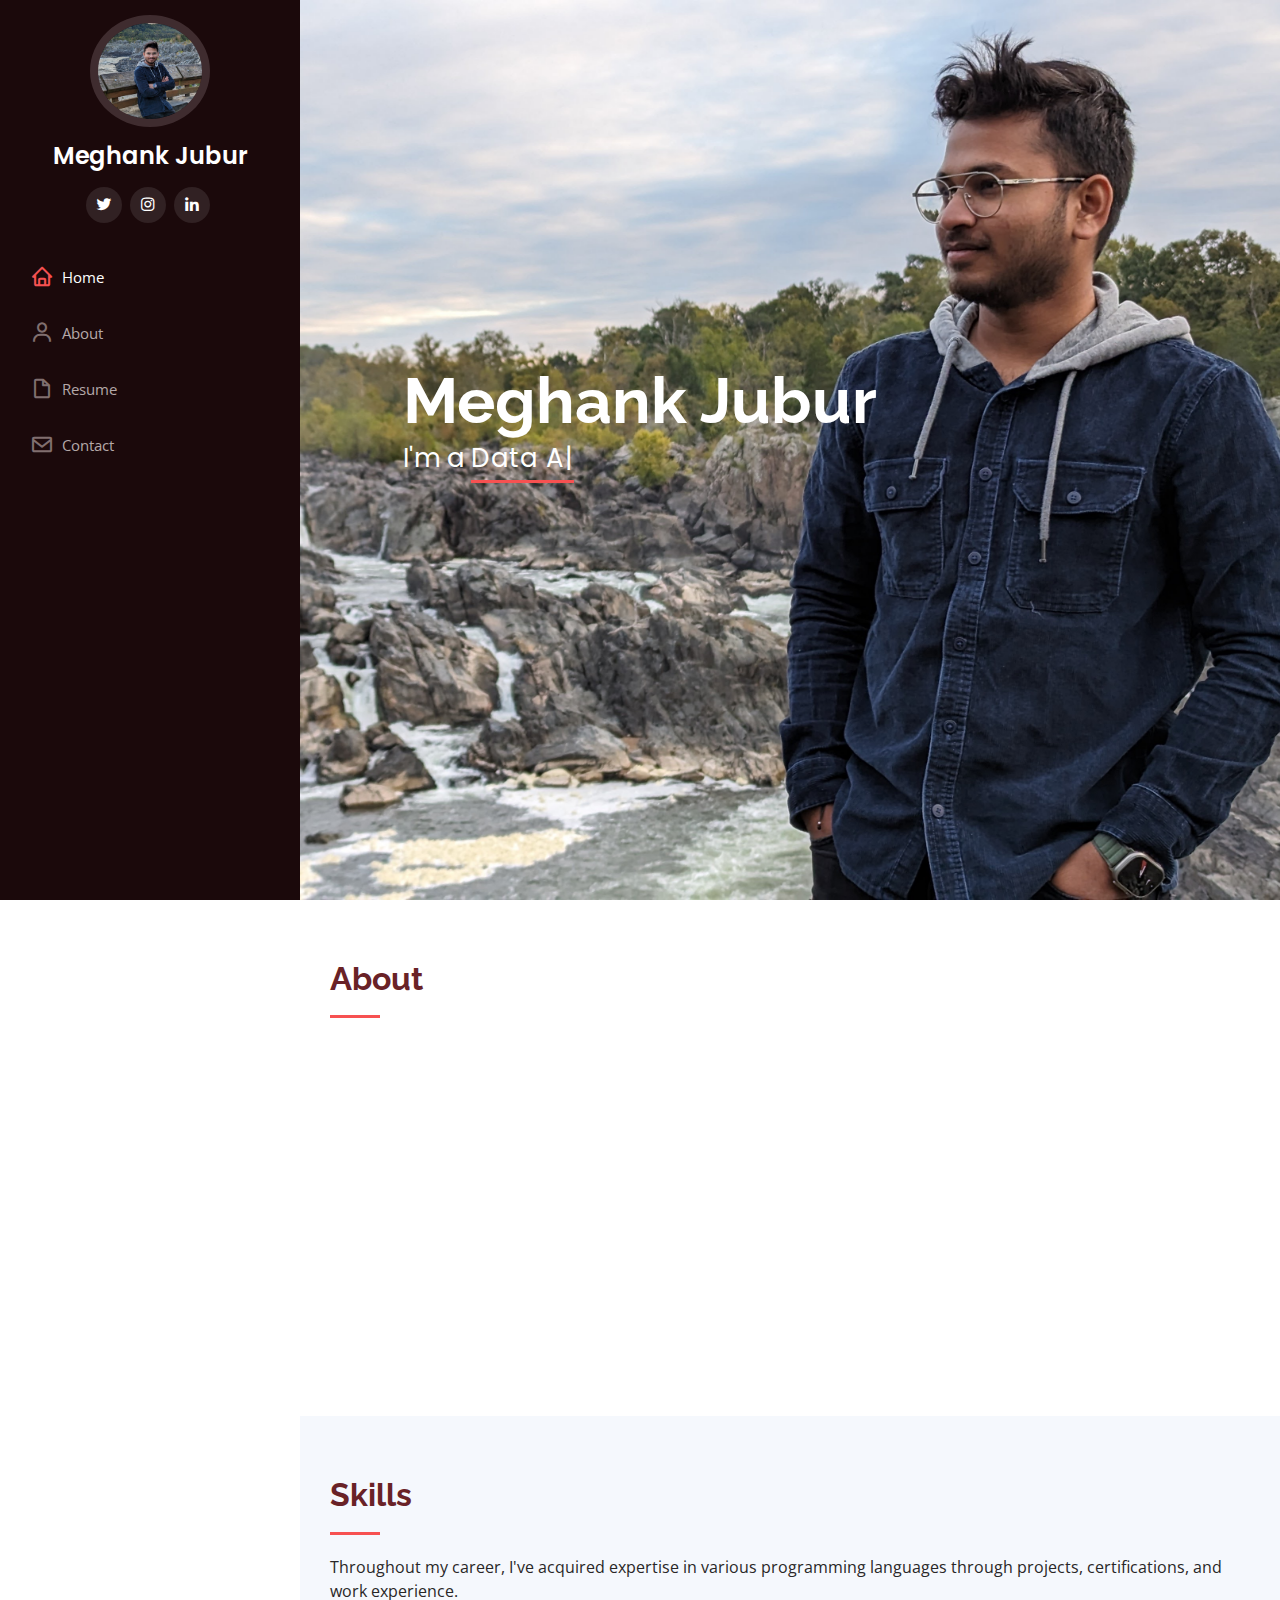
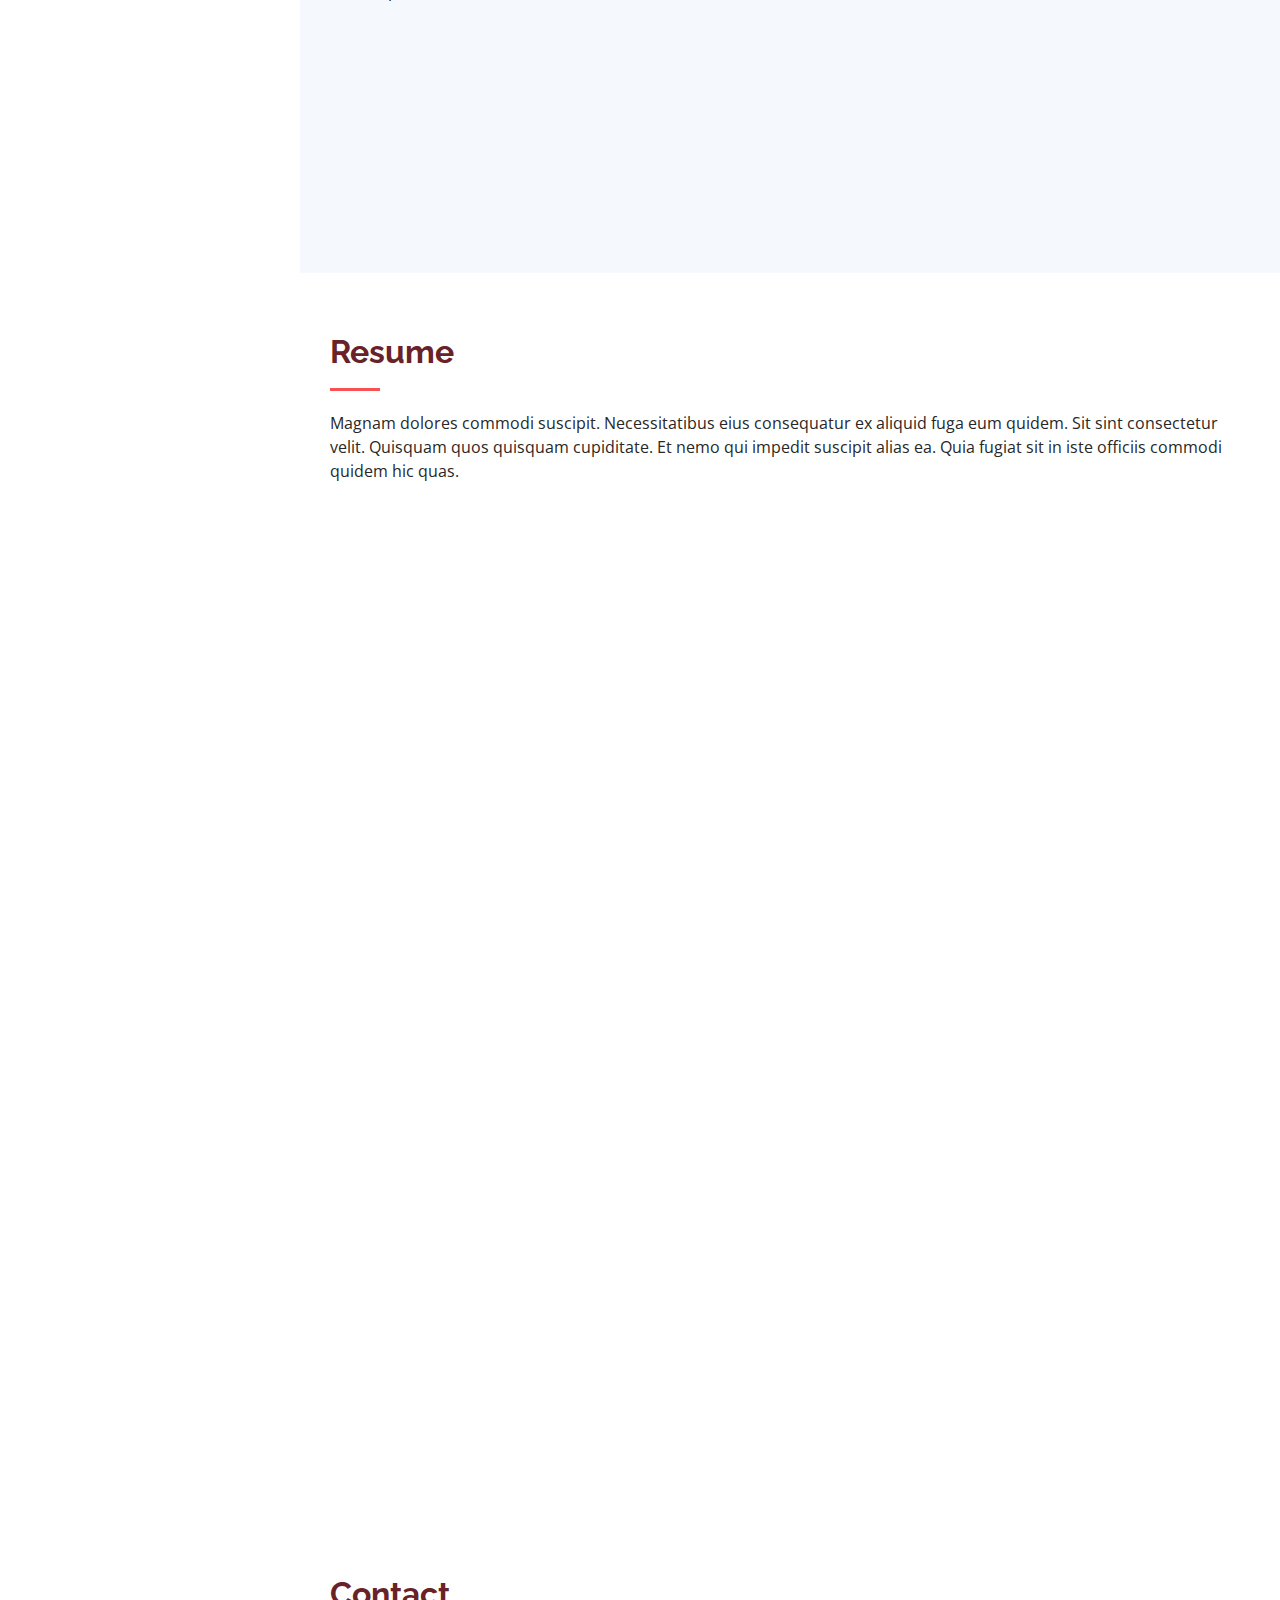
==== index.html @ 6b232c2e "files added" ====
<!DOCTYPE html>
<html lang="en">

<head>
  <meta charset="utf-8">
  <meta content="width=device-width, initial-scale=1.0" name="viewport">

  <title>iPortfolio Bootstrap Template - Index</title>
  <meta content="" name="description">
  <meta content="" name="keywords">

  <!-- Favicons -->
  <link href="assets/img/favicon.png" rel="icon">
  <link href="assets/img/apple-touch-icon.png" rel="apple-touch-icon">

  <!-- Google Fonts -->
  <link href="https://fonts.googleapis.com/css?family=Open+Sans:300,300i,400,400i,600,600i,700,700i|Raleway:300,300i,400,400i,500,500i,600,600i,700,700i|Poppins:300,300i,400,400i,500,500i,600,600i,700,700i" rel="stylesheet">

  <!-- Vendor CSS Files -->
  <link href="assets/vendor/aos/aos.css" rel="stylesheet">
  <link href="assets/vendor/bootstrap/css/bootstrap.min.css" rel="stylesheet">
  <link href="assets/vendor/bootstrap-icons/bootstrap-icons.css" rel="stylesheet">
  <link href="assets/vendor/boxicons/css/boxicons.min.css" rel="stylesheet">
  <link href="assets/vendor/glightbox/css/glightbox.min.css" rel="stylesheet">
  <link href="assets/vendor/swiper/swiper-bundle.min.css" rel="stylesheet">

  <!-- Template Main CSS File -->
  <link href="assets/css/style.css" rel="stylesheet">

  <!-- =======================================================
  * Template Name: iPortfolio
  * Updated: Jan 09 2024 with Bootstrap v5.3.2
  * Template URL: https://bootstrapmade.com/iportfolio-bootstrap-portfolio-websites-template/
  * Author: BootstrapMade.com
  * License: https://bootstrapmade.com/license/
  ======================================================== -->
</head>

<body>

  <!-- ======= Mobile nav toggle button ======= -->
  <i class="bi bi-list mobile-nav-toggle d-xl-none"></i>

  <!-- ======= Header ======= -->
  <header id="header">
    <div class="d-flex flex-column">

      <div class="profile">
        <img src="assets/img/Profile.jpg" alt="" class="img-fluid rounded-circle">
        <h1 class="text-light"><a href="index.html">Meghank Jubur</a></h1>
        <div class="social-links mt-3 text-center">
          <a href="https://twitter.com/MeghankJ63570" class="twitter"><i class="bx bxl-twitter"></i></a>
          <a href="https://www.instagram.com/meghank_1045/" class="instagram"><i class="bx bxl-instagram"></i></a>
          <a href="https://www.linkedin.com/in/meghank-jubur-41720b291/" class="linkedin"><i class="bx bxl-linkedin"></i></a>
        </div>
      </div>

      <nav id="navbar" class="nav-menu navbar">
        <ul>
          <li><a href="#hero" class="nav-link scrollto active"><i class="bx bx-home"></i> <span>Home</span></a></li>
          <li><a href="#about" class="nav-link scrollto"><i class="bx bx-user"></i> <span>About</span></a></li>
          <li><a href="#resume" class="nav-link scrollto"><i class="bx bx-file-blank"></i> <span>Resume</span></a></li>
          <li><a href="#contact" class="nav-link scrollto"><i class="bx bx-envelope"></i> <span>Contact</span></a></li>
        </ul>
      </nav><!-- .nav-menu -->
    </div>
  </header><!-- End Header -->

  <!-- ======= Hero Section ======= -->
  <section id="hero" class="d-flex flex-column justify-content-center align-items-center">
    <div class="hero-container" data-aos="fade-in">
      <h1>Meghank Jubur</h1>
      <p>I'm a <span class="typed" data-typed-items="Data Analyst, Researcher"></span></p>
    </div>
  </section><!-- End Hero -->

  <main id="main">

    <!-- ======= About Section ======= -->
    <section id="about" class="about">
      <div class="container">

        <div class="section-title">
          <h2>About</h2>
        </div>

        <div class="row">
          <div class="col-lg-4" data-aos="fade-right">
            <img src="assets/img/Profile.jpg" class="img-fluid" alt="">
          </div>
          <div class="col-lg-8 pt-4 pt-lg-0 content" data-aos="fade-left">
            <p class="fst-italic">
              
            </p>
            <div class="row">
              <div class="col-lg-6">
                <ul>
                  <li><i class="bi bi-chevron-right"></i> <strong>Name:</strong> <span>Meghank Jubur</span></li>
                  <li><i class="bi bi-chevron-right"></i> <strong>Birthday:</strong> <span>4 February 2001</span></li>
                  <li><i class="bi bi-chevron-right"></i> <strong>Phone:</strong> <span>+1 757 831 3004</span></li>
                  <li><i class="bi bi-chevron-right"></i> <strong>City:</strong> <span>Norfolk, VA, USA</span></li>
                </ul>
              </div>
              <div class="col-lg-6">
                <ul>
                  <li><i class="bi bi-chevron-right"></i> <strong>Age:</strong> <span>22</span></li>
                  <li><i class="bi bi-chevron-right"></i> <strong>Degree:</strong> <span>Master's</span></li>
                  <li><i class="bi bi-chevron-right"></i> <strong>Email:</strong> <span>mjubu001@odu.com</span></li>
                  <li><i class="bi bi-chevron-right"></i> <strong>Freelance:</strong> <span>Available</span></li>
                </ul>
              </div>
            </div>
            <p>
              Computer Science Master's student at Old Dominion University. I'm deeply passionate about data science and aspire to make a positive impact on society and organizations. Through my skills in data science, I aim to bring innovation and valuable insights to contribute to meaningful change.
            </p>
          </div>
        </div>

      </div>
    </section><!-- End About Section -->

    
    <!-- ======= Skills Section ======= -->
    <section id="skills" class="skills section-bg">
      <div class="container">

        <div class="section-title">
          <h2>Skills</h2>
          <p>Throughout my career, I've acquired expertise in various programming languages through projects, certifications, and work experience.</p>
        </div>

        <div class="row skills-content">

          <div class="col-lg-6" data-aos="fade-up">

            <div class="progress">
              <span class="skill">HTML <i class="val">100%</i></span>
              <div class="progress-bar-wrap">
                <div class="progress-bar" role="progressbar" aria-valuenow="100" aria-valuemin="0" aria-valuemax="100"></div>
              </div>
            </div>

            <div class="progress">
              <span class="skill">Python <i class="val">90%</i></span>
              <div class="progress-bar-wrap">
                <div class="progress-bar" role="progressbar" aria-valuenow="90" aria-valuemin="0" aria-valuemax="100"></div>
              </div>
            </div>

            <div class="progress">
              <span class="skill">JavaScript <i class="val">85%</i></span>
              <div class="progress-bar-wrap">
                <div class="progress-bar" role="progressbar" aria-valuenow="85" aria-valuemin="0" aria-valuemax="100"></div>
              </div>
            </div>

          </div>

          <div class="col-lg-6" data-aos="fade-up" data-aos-delay="100">

            <div class="progress">
              <span class="skill">SQL <i class="val">80%</i></span>
              <div class="progress-bar-wrap">
                <div class="progress-bar" role="progressbar" aria-valuenow="80" aria-valuemin="0" aria-valuemax="100"></div>
              </div>
            </div>

            <div class="progress">
              <span class="skill">C <i class="val">90%</i></span>
              <div class="progress-bar-wrap">
                <div class="progress-bar" role="progressbar" aria-valuenow="90" aria-valuemin="0" aria-valuemax="100"></div>
              </div>
            </div>

            <div class="progress">
              <span class="skill">Git <i class="val">75%</i></span>
              <div class="progress-bar-wrap">
                <div class="progress-bar" role="progressbar" aria-valuenow="75" aria-valuemin="0" aria-valuemax="100"></div>
              </div>
            </div>

          </div>

        </div>

      </div>
    </section><!-- End Skills Section -->

    <!-- ======= Resume Section ======= -->
    <section id="resume" class="resume">
      <div class="container">

        <div class="section-title">
          <h2>Resume</h2>
          <p>Magnam dolores commodi suscipit. Necessitatibus eius consequatur ex aliquid fuga eum quidem. Sit sint consectetur velit. Quisquam quos quisquam cupiditate. Et nemo qui impedit suscipit alias ea. Quia fugiat sit in iste officiis commodi quidem hic quas.</p>
        </div>

        <div class="row">
          <div class="col-lg-6" data-aos="fade-up">
            <h3 class="resume-title">Education</h3>
            <div class="resume-item">
              <h4>Master's in Computer Science</h4>
              <h5>2022 - 2024(Expected)</h5>
              <p><em>Old Dominion University, Norfolk, VA</em></p>
              <p>• 3.76 GPA on a scale of 4.0</p>
            </div>
            <div class="resume-item">
              <h4>Electronics &amp; Communication Engineering</h4>
              <h5>2018 - 2022</h5>
              <p><em>KL University, Andhra Pradesh, IN</em></p>
              <p>7.6 GPA on a scale of 10</p>
            </div>
            <h3 class="resume-title">Certifications</h3>
            <div class="resume-item pb-0">
              <h4></h4>
              <p><em></em></p>
              <ul>
                <li> Intelligent Machining.</li>
                <li> Modern Robotics.</li>
                <li> Mastering Programming with MATLAB.</li>
              </ul>
            </div>
          </div>
          <div class="col-lg-6" data-aos="fade-up" data-aos-delay="100">
            <h3 class="resume-title">Professional Experience</h3>
            <div class="resume-item">
              <h4>VMASC - Graduate Research Assistant</h4>
              <h5>2022-2023</h5>
              <p><em>Suffolk, VA, USA </em></p>
              <ul>
                <li>Developed machine learning model for sentiment analysis of Twitter tweets.</li>
                <li>Created web-based AI chatbot using GPT-3.5 Turbo, employing HTML, JavaScript, Python with Flask for frontend and backend development respectively. </li>
                <li>Worked with Empatica E4 wristband, developing E4 Streaming Server Windows application for data collection and transmission.</li>
                <li>Conducted research on emotion identification using physiological signals and machine learning techniques such as Support Vector Machines (SVM) and Convolutional Neural Networks (CNN).</li>
              </ul>
            </div>
            <div class="resume-item">
              <h4>NPHSAT Pvt.ltd - Intern</h4>
              <h5>05/2021 - 11/2021</h5>
              <p><em>Andhra Pradesh, India.</em></p>
              <ul>
                <li>Gained experience in small satellite technologies, focusing on Cubesats used in low earth orbit and interplanetary missions.</li>
                <li>Specialized in designing antennas tailored for wireless applications in small satellite technologies.</li>
                <li>Acquired in-depth knowledge of miniature satellite operations and their crucial roles in space missions.</li>
                <li>Enhanced skills in satellite technology and wireless communication, emphasizing innovation and precision in antenna design.</li>
              </ul>
            </div>
          </div>
        </div>

      </div>
    </section><!-- End Resume Section -->
    
    <!-- ======= Contact Section ======= -->
    <section id="contact" class="contact">
      <div class="container">

        <div class="section-title">
          <h2>Contact</h2>
          <p></p>
        </div>

        <div class="row" data-aos="fade-in">

          <div class="col-lg-5 d-flex align-items-stretch">
            <div class="info">
              <div class="address">
                <i class="bi bi-geo-alt"></i>
                <h4>Location:</h4>
                <p>Norfolk, VA, USA</p>
              </div>

              <div class="email">
                <i class="bi bi-envelope"></i>
                <h4>Email:</h4>
                <p>mjubu001@odu.edu</p>
              </div>

              <div class="phone">
                <i class="bi bi-phone"></i>
                <h4>Call:</h4>
                <p>+1 757 831 3004</p>
              </div>

              <iframe src="https://www.google.com/maps/embed?pb=!1m18!1m12!1m3!1d102057.69039755317!2d-76.32212060363639!3d36.9309302652288!2m3!1f0!2f0!3f0!3m2!1i1024!2i768!4f13.1!3m3!1m2!1s0x89ba973a5322ca45%3A0xab99107fce7a1e0a!2sNorfolk%2C%20VA!5e0!3m2!1sen!2sus!4v1705603089600!5m2!1sen!2sus" width="600" height="450" style="border:0;" allowfullscreen="" loading="lazy" referrerpolicy="no-referrer-when-downgrade" frameborder="0"></iframe>
            </div>

          </div>

          <div class="col-lg-7 mt-5 mt-lg-0 d-flex align-items-stretch">
            <form action="forms/contact.php" method="post" role="form" class="php-email-form">
              <div class="row">
                <div class="form-group col-md-6">
                  <label for="name">Your Name</label>
                  <input type="text" name="name" class="form-control" id="name" required>
                </div>
                <div class="form-group col-md-6">
                  <label for="name">Your Email</label>
                  <input type="email" class="form-control" name="email" id="email" required>
                </div>
              </div>
              <div class="form-group">
                <label for="name">Subject</label>
                <input type="text" class="form-control" name="subject" id="subject" required>
              </div>
              <div class="form-group">
                <label for="name">Message</label>
                <textarea class="form-control" name="message" rows="10" required></textarea>
              </div>
              <div class="my-3">
                <div class="loading">Loading</div>
                <div class="error-message"></div>
                <div class="sent-message">Your message has been sent. Thank you!</div>
              </div>
              <div class="text-center"><button type="submit">Send Message</button></div>
            </form>
          </div>

        </div>

      </div>
    </section><!-- End Contact Section -->

  </main><!-- End #main -->

 

  <!-- Vendor JS Files -->
  <script src="assets/vendor/purecounter/purecounter_vanilla.js"></script>
  <script src="assets/vendor/aos/aos.js"></script>
  <script src="assets/vendor/bootstrap/js/bootstrap.bundle.min.js"></script>
  <script src="assets/vendor/glightbox/js/glightbox.min.js"></script>
  <script src="assets/vendor/isotope-layout/isotope.pkgd.min.js"></script>
  <script src="assets/vendor/swiper/swiper-bundle.min.js"></script>
  <script src="assets/vendor/typed.js/typed.umd.js"></script>
  <script src="assets/vendor/waypoints/noframework.waypoints.js"></script>
  <script src="assets/vendor/php-email-form/validate.js"></script>

  <!-- Template Main JS File -->
  <script src="assets/js/main.js"></script>

</body>

</html>
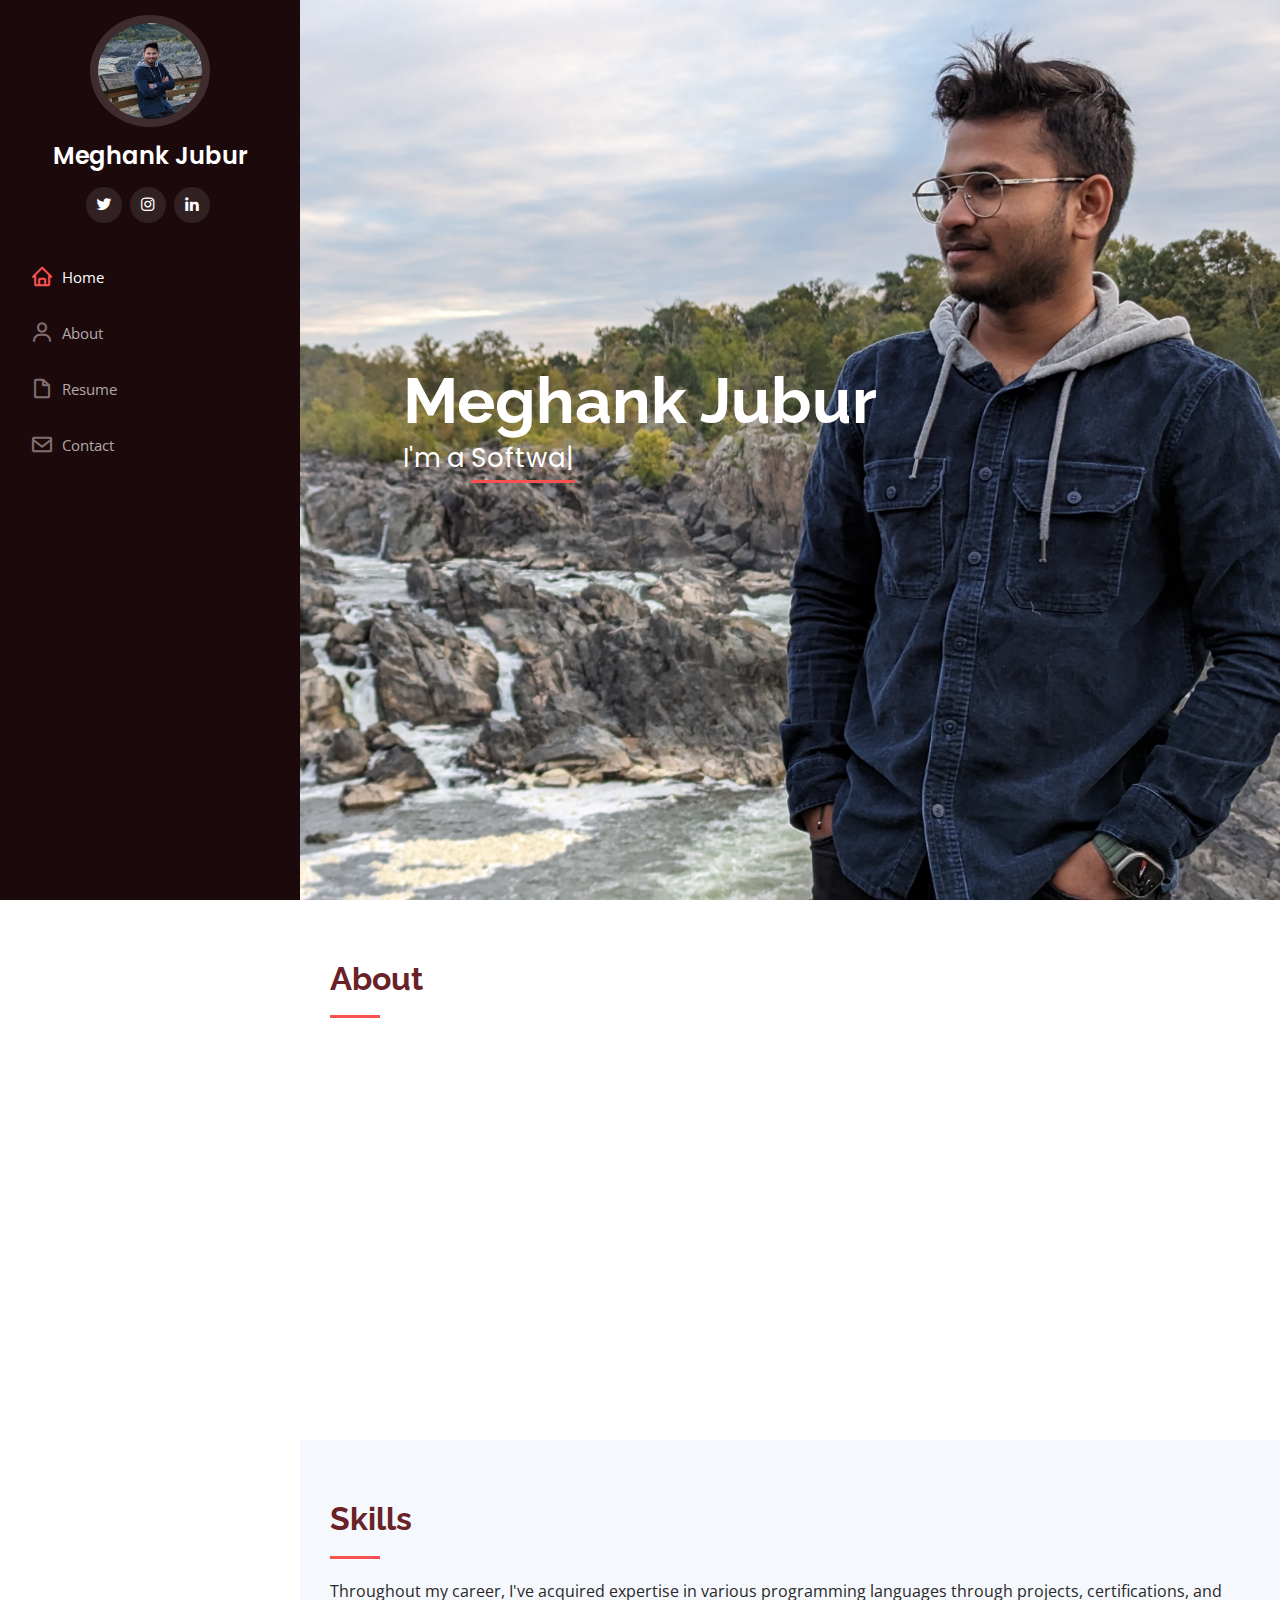
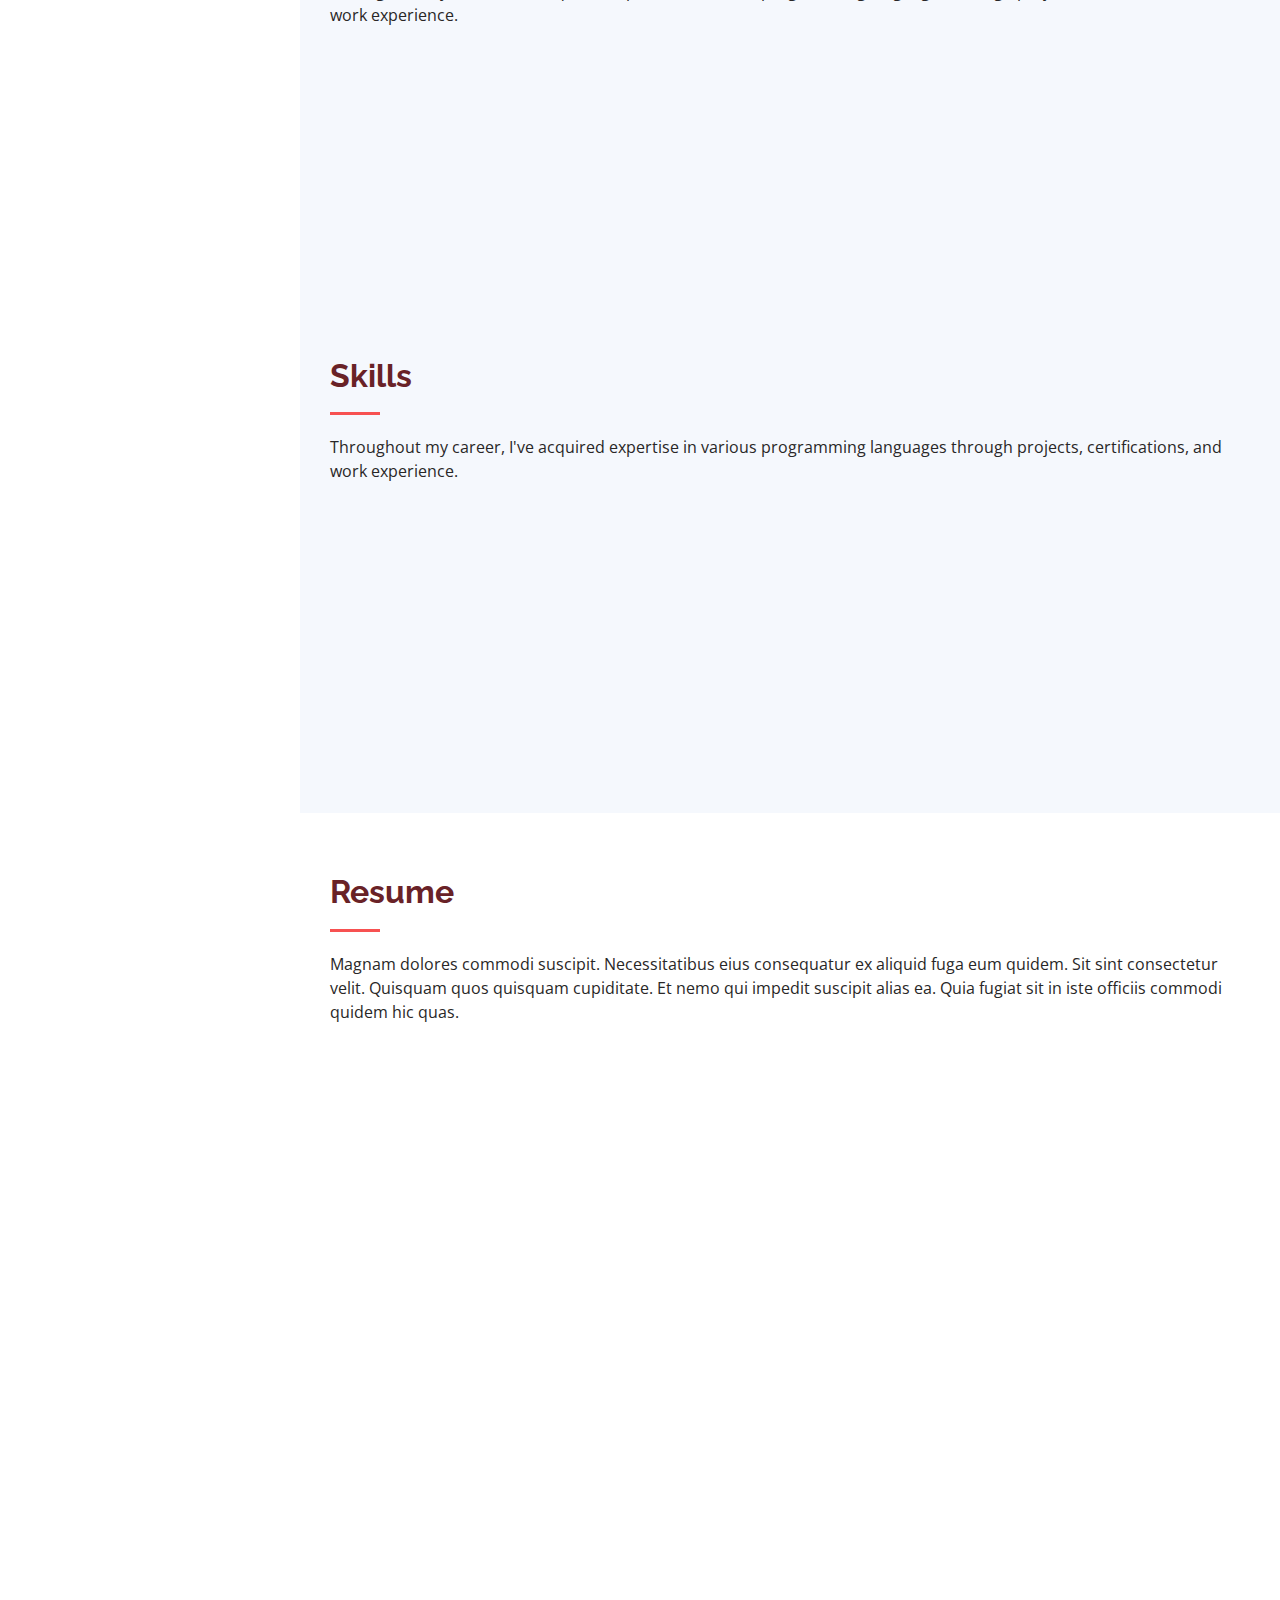
==== commit 46771e68: "index.html" ====
--- a/index.html
+++ b/index.html
@@ -5,7 +5,7 @@
   <meta charset="utf-8">
   <meta content="width=device-width, initial-scale=1.0" name="viewport">
 
-  <title>iPortfolio Bootstrap Template - Index</title>
+  <title>Meghank's e-portfolio</title>
   <meta content="" name="description">
   <meta content="" name="keywords">
 
@@ -27,13 +27,6 @@
   <!-- Template Main CSS File -->
   <link href="assets/css/style.css" rel="stylesheet">
 
-  <!-- =======================================================
-  * Template Name: iPortfolio
-  * Updated: Jan 09 2024 with Bootstrap v5.3.2
-  * Template URL: https://bootstrapmade.com/iportfolio-bootstrap-portfolio-websites-template/
-  * Author: BootstrapMade.com
-  * License: https://bootstrapmade.com/license/
-  ======================================================== -->
 </head>
 
 <body>
@@ -70,7 +63,7 @@
   <section id="hero" class="d-flex flex-column justify-content-center align-items-center">
     <div class="hero-container" data-aos="fade-in">
       <h1>Meghank Jubur</h1>
-      <p>I'm a <span class="typed" data-typed-items="Data Analyst, Researcher"></span></p>
+      <p>I'm a <span class="typed" data-typed-items="Software Engineer, Data Analyst, AI Enthusiast "></span></p>
     </div>
   </section><!-- End Hero -->
 
@@ -106,12 +99,12 @@
                   <li><i class="bi bi-chevron-right"></i> <strong>Age:</strong> <span>22</span></li>
                   <li><i class="bi bi-chevron-right"></i> <strong>Degree:</strong> <span>Master's</span></li>
                   <li><i class="bi bi-chevron-right"></i> <strong>Email:</strong> <span>mjubu001@odu.com</span></li>
-                  <li><i class="bi bi-chevron-right"></i> <strong>Freelance:</strong> <span>Available</span></li>
+                  <li><i class="bi bi-chevron-right"></i> <strong>Open to Work:</strong> <span></span></li>
                 </ul>
               </div>
             </div>
             <p>
-              Computer Science Master's student at Old Dominion University. I'm deeply passionate about data science and aspire to make a positive impact on society and organizations. Through my skills in data science, I aim to bring innovation and valuable insights to contribute to meaningful change.
+              Computer Science graduate with solid experience in software development, data analysis, and machine learning. Proficient in building scalable applications and AI models, with a focus on improving system efficiency and user experience. Experienced in cloud-based solutions, Python, and front-end integration. Seeking to apply technical skills in a growth-focused role.
             </p>
           </div>
         </div>
@@ -185,6 +178,79 @@
 
       </div>
     </section><!-- End Skills Section -->
+    <!-- ======= Skills Section ======= -->
+<section id="skills" class="skills section-bg">
+  <div class="container">
+
+    <div class="section-title">
+      <h2>Skills</h2>
+      <p>Throughout my career, I've acquired expertise in various programming languages through projects, certifications, and work experience.</p>
+    </div>
+
+    <div class="row skills-content">
+
+      <div class="col-lg-6" data-aos="fade-up">
+
+        <div class="progress">
+          <span class="skill">Python <i class="val">90%</i></span>
+          <div class="progress-bar-wrap">
+            <div class="progress-bar" role="progressbar" aria-valuenow="90" aria-valuemin="0" aria-valuemax="100"></div>
+          </div>
+        </div>
+
+        <div class="progress">
+          <span class="skill">JavaScript <i class="val">85%</i></span>
+          <div class="progress-bar-wrap">
+            <div class="progress-bar" role="progressbar" aria-valuenow="85" aria-valuemin="0" aria-valuemax="100"></div>
+          </div>
+        </div>
+
+        <div class="progress">
+          <span class="skill">SQL <i class="val">80%</i></span>
+          <div class="progress-bar-wrap">
+            <div class="progress-bar" role="progressbar" aria-valuenow="80" aria-valuemin="0" aria-valuemax="100"></div>
+          </div>
+        </div>
+
+        <div class="progress">
+          <span class="skill">HTML <i class="val">100%</i></span>
+          <div class="progress-bar-wrap">
+            <div class="progress-bar" role="progressbar" aria-valuenow="100" aria-valuemin="0" aria-valuemax="100"></div>
+          </div>
+        </div>
+
+      </div>
+
+      <div class="col-lg-6" data-aos="fade-up" data-aos-delay="100">
+
+        <div class="progress">
+          <span class="skill">C <i class="val">90%</i></span>
+          <div class="progress-bar-wrap">
+            <div class="progress-bar" role="progressbar" aria-valuenow="90" aria-valuemin="0" aria-valuemax="100"></div>
+          </div>
+        </div>
+
+        <div class="progress">
+          <span class="skill">R <i class="val">75%</i></span>
+          <div class="progress-bar-wrap">
+            <div class="progress-bar" role="progressbar" aria-valuenow="75" aria-valuemin="0" aria-valuemax="100"></div>
+          </div>
+        </div>
+
+        <div class="progress">
+          <span class="skill">Git <i class="val">75%</i></span>
+          <div class="progress-bar-wrap">
+            <div class="progress-bar" role="progressbar" aria-valuenow="75" aria-valuemin="0" aria-valuemax="100"></div>
+          </div>
+        </div>
+
+      </div>
+
+    </div>
+
+  </div>
+</section><!-- End Skills Section -->
+
 
     <!-- ======= Resume Section ======= -->
     <section id="resume" class="resume">
@@ -341,4 +407,4 @@
 
 </body>
 
-</html>+</html>
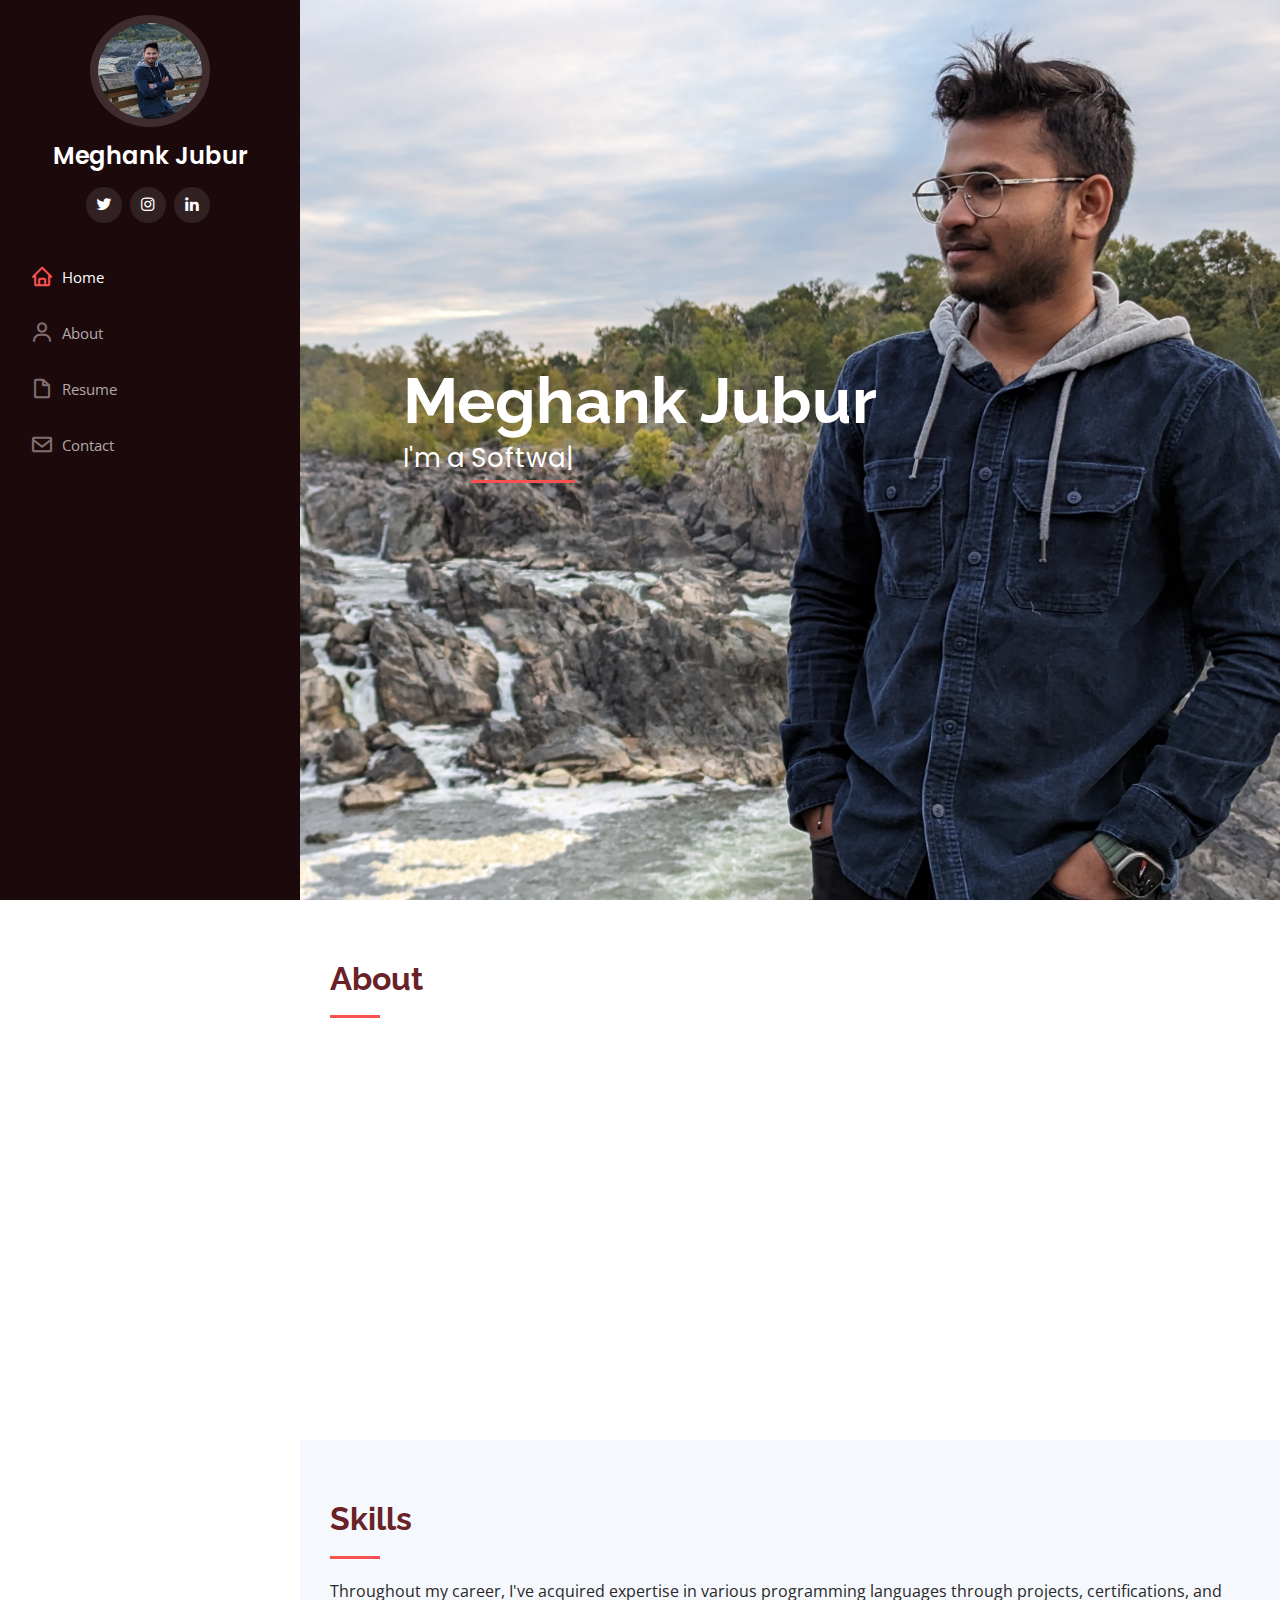
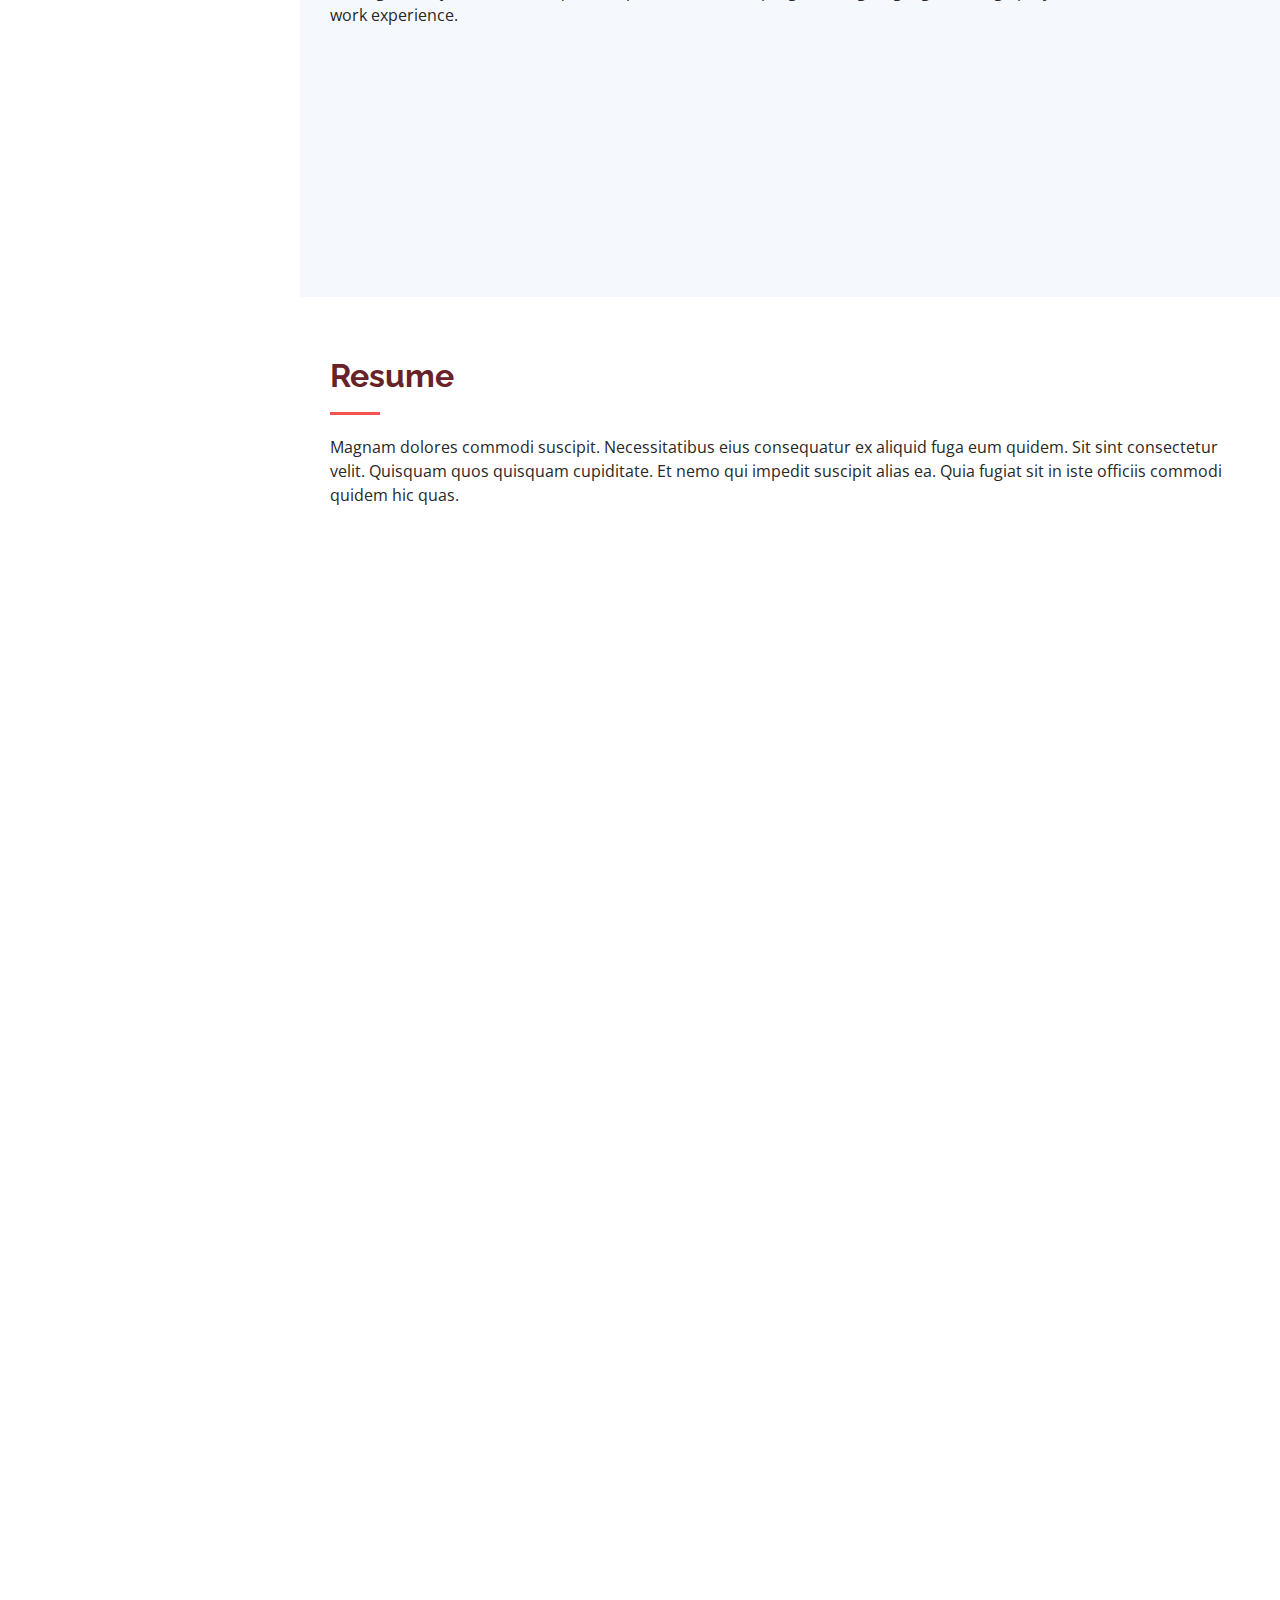
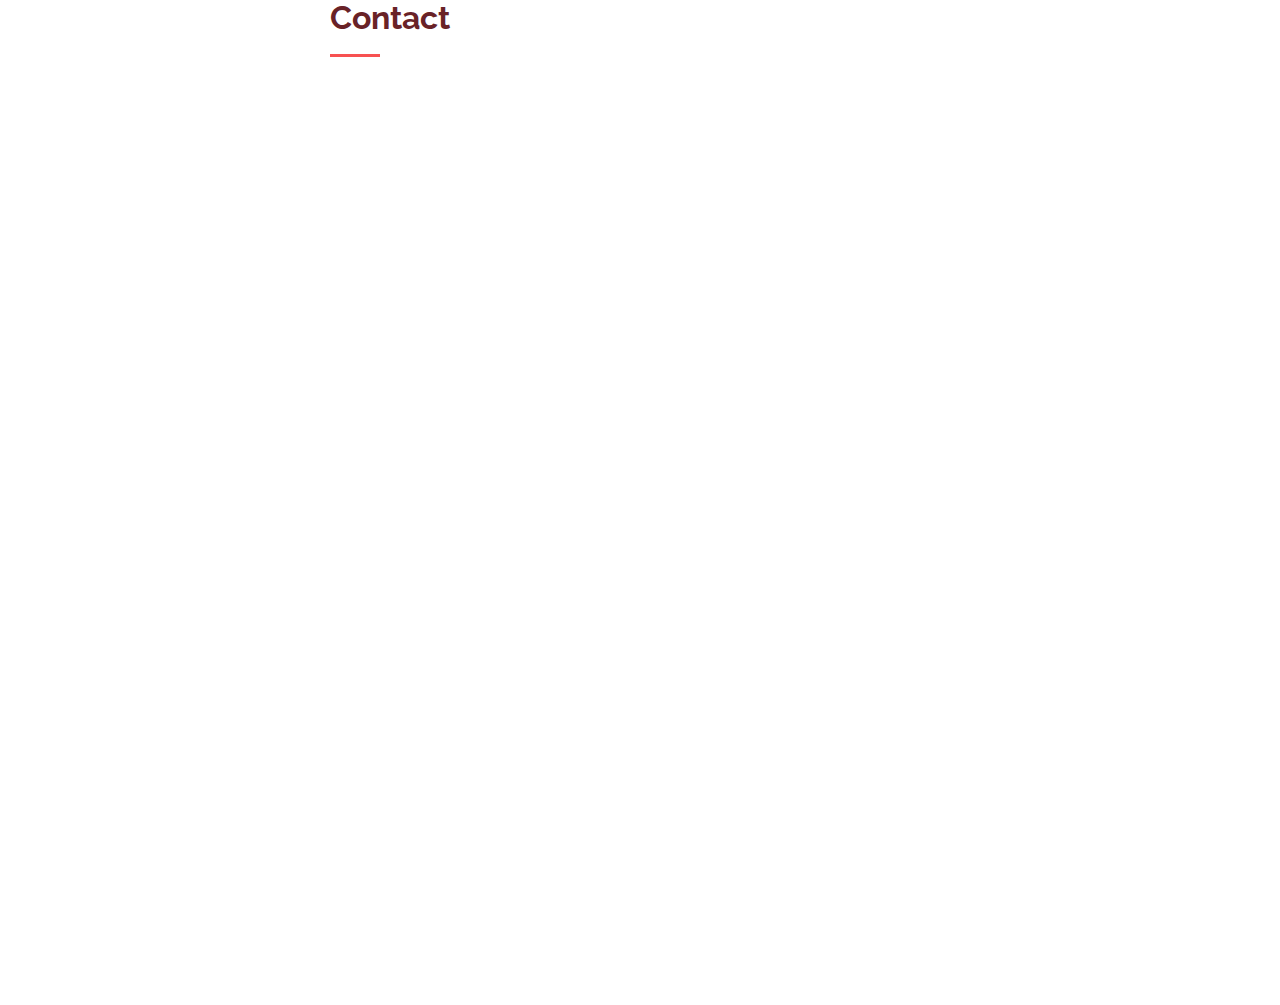
==== commit 9f9270fc: "index.html" ====
--- a/index.html
+++ b/index.html
@@ -178,79 +178,7 @@
 
       </div>
     </section><!-- End Skills Section -->
-    <!-- ======= Skills Section ======= -->
-<section id="skills" class="skills section-bg">
-  <div class="container">
-
-    <div class="section-title">
-      <h2>Skills</h2>
-      <p>Throughout my career, I've acquired expertise in various programming languages through projects, certifications, and work experience.</p>
-    </div>
-
-    <div class="row skills-content">
-
-      <div class="col-lg-6" data-aos="fade-up">
-
-        <div class="progress">
-          <span class="skill">Python <i class="val">90%</i></span>
-          <div class="progress-bar-wrap">
-            <div class="progress-bar" role="progressbar" aria-valuenow="90" aria-valuemin="0" aria-valuemax="100"></div>
-          </div>
-        </div>
-
-        <div class="progress">
-          <span class="skill">JavaScript <i class="val">85%</i></span>
-          <div class="progress-bar-wrap">
-            <div class="progress-bar" role="progressbar" aria-valuenow="85" aria-valuemin="0" aria-valuemax="100"></div>
-          </div>
-        </div>
-
-        <div class="progress">
-          <span class="skill">SQL <i class="val">80%</i></span>
-          <div class="progress-bar-wrap">
-            <div class="progress-bar" role="progressbar" aria-valuenow="80" aria-valuemin="0" aria-valuemax="100"></div>
-          </div>
-        </div>
-
-        <div class="progress">
-          <span class="skill">HTML <i class="val">100%</i></span>
-          <div class="progress-bar-wrap">
-            <div class="progress-bar" role="progressbar" aria-valuenow="100" aria-valuemin="0" aria-valuemax="100"></div>
-          </div>
-        </div>
-
-      </div>
-
-      <div class="col-lg-6" data-aos="fade-up" data-aos-delay="100">
-
-        <div class="progress">
-          <span class="skill">C <i class="val">90%</i></span>
-          <div class="progress-bar-wrap">
-            <div class="progress-bar" role="progressbar" aria-valuenow="90" aria-valuemin="0" aria-valuemax="100"></div>
-          </div>
-        </div>
-
-        <div class="progress">
-          <span class="skill">R <i class="val">75%</i></span>
-          <div class="progress-bar-wrap">
-            <div class="progress-bar" role="progressbar" aria-valuenow="75" aria-valuemin="0" aria-valuemax="100"></div>
-          </div>
-        </div>
-
-        <div class="progress">
-          <span class="skill">Git <i class="val">75%</i></span>
-          <div class="progress-bar-wrap">
-            <div class="progress-bar" role="progressbar" aria-valuenow="75" aria-valuemin="0" aria-valuemax="100"></div>
-          </div>
-        </div>
-
-      </div>
-
-    </div>
-
-  </div>
-</section><!-- End Skills Section -->
-
+   
 
     <!-- ======= Resume Section ======= -->
     <section id="resume" class="resume">
